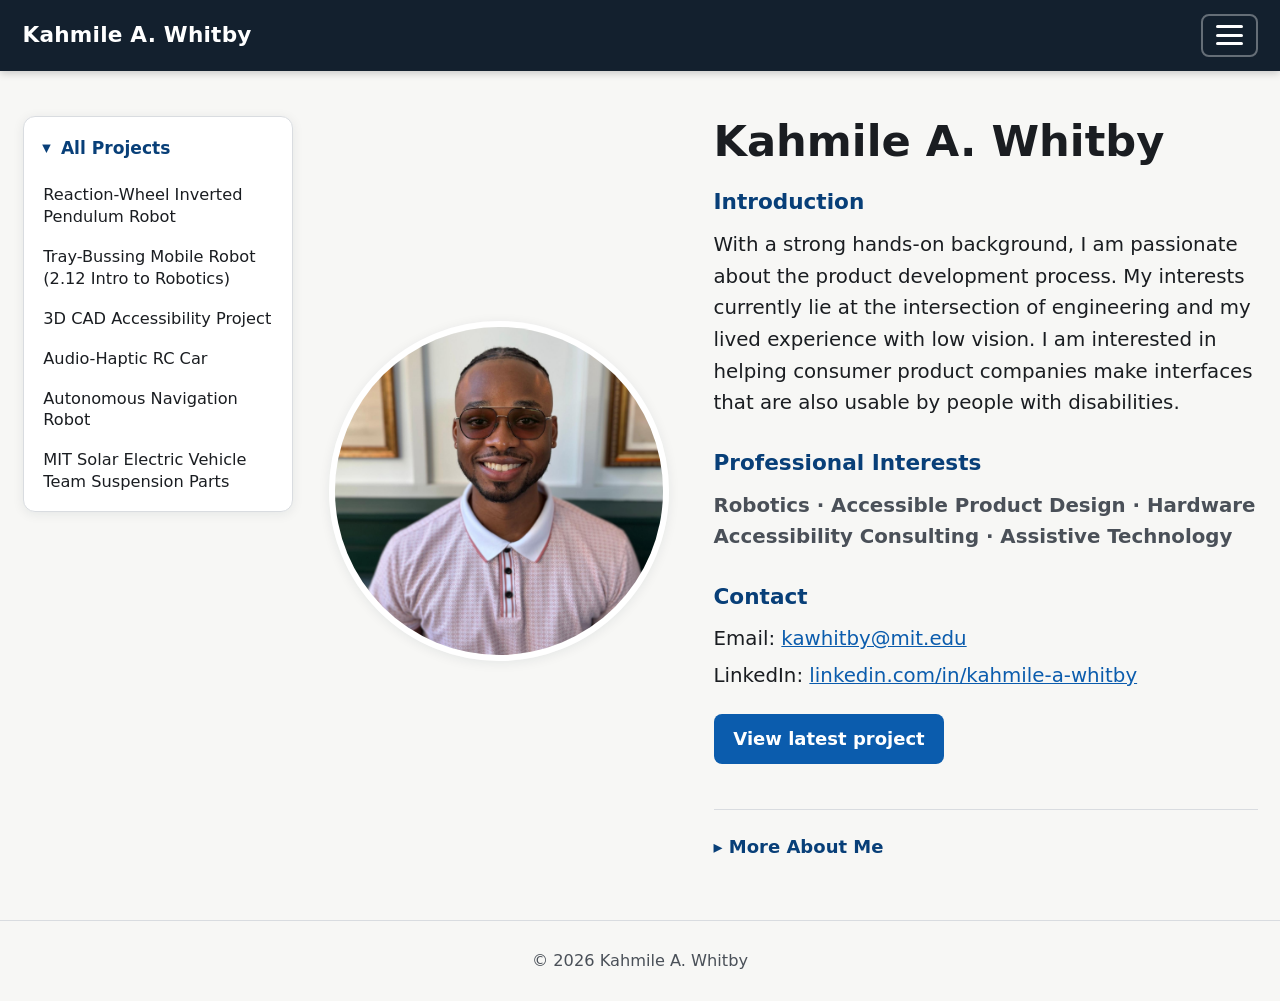
==== projects/3d-cad-accessibility-project/index.html @ febd7b4b "Make the site readable by search engines and AI tools - Prerendered HTML for the homepage and each p" ====
<!DOCTYPE html>
<html lang="en"><head>
<meta charset="UTF-8">
<base href="../../">
<meta name="viewport" content="width=device-width, initial-scale=1">
<title>3D CAD Accessibility Project | Kahmile A. Whitby</title>
<meta name="description" content="Co-led the design and development of a system that translates complex 3D CAD models into navigable 2D cross-sections on a tactile pin-array display, directly…">
<link rel="canonical" href="https://kahmile.github.io/portfolio/projects/3d-cad-accessibility-project/">
<meta property="og:type" content="article">
<meta property="og:site_name" content="Kahmile A. Whitby | Engineering Portfolio">
<meta property="og:title" content="3D CAD Accessibility Project | Kahmile A. Whitby">
<meta property="og:description" content="Co-led the design and development of a system that translates complex 3D CAD models into navigable 2D cross-sections on a tactile pin-array display, directly…">
<meta property="og:url" content="https://kahmile.github.io/portfolio/projects/3d-cad-accessibility-project/">
<meta property="og:image" content="https://kahmile.github.io/portfolio/assets/projects/3d-cad-accessibility-project/tactile-display-and-3d-mouse-1.jpg">
<meta name="twitter:card" content="summary_large_image">
<link rel="alternate" type="text/plain" href="llms.txt" title="Plain-text portfolio summary for AI tools">
<script type="application/ld+json" id="structured-data">{"@context":"https://schema.org","@type":"CreativeWork","name":"3D CAD Accessibility Project","url":"https://kahmile.github.io/portfolio/projects/3d-cad-accessibility-project/","description":"Co-led the design and development of a system that translates complex 3D CAD models into navigable 2D cross-sections on a tactile pin-array display, directly addressing the accessibility gap for Blind and Low Vision (BLV) users in engineering fields Championed user-centered design as the project's subject matter expert on BLV accessibility: designed intuitive 3D mouse controls for model manipulation, conducted user testing on the final system, and identified critical software bugs and limitations to guide future development Conducted extensive technical research on existing assistive technologies, including academic refreshable 3D displays from the MIT Media Lab and commercial 2D tactile graphics devices Authored a Python script to improve the slicing-parameter input process for users, and helped teammates debug the web application during system integration","temporalCoverage":"February-May  2025","image":["https://kahmile.github.io/portfolio/assets/projects/3d-cad-accessibility-project/tactile-display-and-3d-mouse-1.jpg","https://kahmile.github.io/portfolio/assets/projects/3d-cad-accessibility-project/tactile-display-and-3d-mouse-2.jpg"],"author":{"@type":"Person","name":"Kahmile A. Whitby","url":"https://kahmile.github.io/portfolio/"}}</script>
<link rel="stylesheet" href="styles.css?v=14cffc3d">
</head>
<body>
<a class="skip-link" href="#main">Skip to main content</a>
<header class="site-header">
<nav class="nav" aria-label="Main">
<a class="nav-home" href="./" id="home-link">Kahmile A. Whitby</a>
<div class="dropdown">
<button class="dropdown-toggle" id="projects-toggle" aria-expanded="false" aria-controls="projects-menu" aria-label="Menu">
<span class="hamburger" aria-hidden="true"><span></span><span></span><span></span></span>
</button>
<ul class="dropdown-menu" id="projects-menu" hidden=""><li><a href="./" data-route="about">About Me</a></li><li><a href="projects/reaction-wheel-inverted-pendulum-robot/" data-route="projects" aria-current="page">Projects</a></li></ul>
</div>
</nav>
</header>
<main id="main" tabindex="-1"><div class="page-layout"><nav class="sidebar" aria-label="All projects"><button class="sidebar-toggle" type="button" aria-controls="sidebar-list" aria-expanded="true" title="Hide project list"><span class="chevron" aria-hidden="true">▸</span><span class="sidebar-heading">All Projects</span></button><ul class="sidebar-list" id="sidebar-list"><li><a href="projects/reaction-wheel-inverted-pendulum-robot/">Reaction-Wheel Inverted Pendulum Robot</a></li><li><a href="projects/tray-bussing-mobile-robot/">Tray-Bussing Mobile Robot (2.12 Intro to Robotics)</a></li><li><a href="projects/3d-cad-accessibility-project/" aria-current="page">3D CAD Accessibility Project</a></li><li><a href="projects/audio-haptic-rc-car/">Audio-Haptic RC Car</a></li><li><a href="projects/autonomous-navigation-robot/">Autonomous Navigation Robot</a></li><li><a href="projects/mit-solar-electric-vehicle-team-suspension-parts/">MIT Solar Electric Vehicle Team Suspension Parts</a></li></ul></nav><div class="project-main"><section class="project"><div class="project-details"><h1 tabindex="-1">3D CAD Accessibility Project</h1><p class="eyebrow">February-May  2025</p><div class="card"><ul class="project-bullets"><li>Co-led the design and development of a system that translates complex 3D CAD models into navigable 2D cross-sections on a tactile pin-array display, directly addressing the accessibility gap for Blind and Low Vision (BLV) users in engineering fields</li><li>Championed user-centered design as the project's subject matter expert on BLV accessibility: designed intuitive 3D mouse controls for model manipulation, conducted user testing on the final system, and identified critical software bugs and limitations to guide future development</li><li>Conducted extensive technical research on existing assistive technologies, including academic refreshable 3D displays from the MIT Media Lab and commercial 2D tactile graphics devices</li><li>Authored a Python script to improve the slicing-parameter input process for users, and helped teammates debug the web application during system integration</li></ul></div></div><section class="slideshow" aria-roledescription="carousel" aria-label="3D CAD Accessibility Project gallery"><div class="slide-frame"><img src="assets/projects/3d-cad-accessibility-project/tactile-display-and-3d-mouse-1.jpg" alt="Black Graphiti tactile pin-array display angled on white background, raised pins forming a graphic"></div><div class="slide-controls"><button class="slide-btn" type="button" aria-label="Previous slide"><svg viewBox="0 0 24 24" width="28" height="28" aria-hidden="true" focusable="false" class="flip"><path d="M4 12h14M12 5l7 7-7 7" fill="none" stroke="currentColor" stroke-width="3.5" stroke-linecap="round" stroke-linejoin="round"></path></svg></button><div class="slide-info" aria-live="polite" aria-atomic="true"><p class="slide-caption" id="caption-3d-cad-accessibility-project">Tactile Pin-Array Display</p><p class="visually-hidden"><span class="visually-hidden">Black Graphiti tactile pin-array display angled on white background, raised pins forming a graphic</span></p><p class="slide-counter">1 / 2</p></div><button class="slide-btn" type="button" aria-label="Next slide"><svg viewBox="0 0 24 24" width="28" height="28" aria-hidden="true" focusable="false"><path d="M4 12h14M12 5l7 7-7 7" fill="none" stroke="currentColor" stroke-width="3.5" stroke-linecap="round" stroke-linejoin="round"></path></svg></button></div><p class="slide-hint">Use the arrow buttons or your keyboard's ← → keys to browse.</p><noscript><ol class="static-gallery"><li><figure><img src="assets/projects/3d-cad-accessibility-project/tactile-display-and-3d-mouse-1.jpg" alt="Black Graphiti tactile pin-array display angled on white background, raised pins forming a graphic" loading="lazy"><figcaption>Tactile Pin-Array Display: Black Graphiti tactile pin-array display angled on white background, raised pins forming a graphic</figcaption></figure></li><li><figure><img src="assets/projects/3d-cad-accessibility-project/tactile-display-and-3d-mouse-2.jpg" alt="Top-down view of black 3Dconnexion 3D mouse with blue-ringed knob on white background" loading="lazy"><figcaption>3D Mouse Controller: Top-down view of black 3Dconnexion 3D mouse with blue-ringed knob on white background</figcaption></figure></li></ol></noscript></section></section><nav class="pager" aria-label="Project navigation"><a class="pager-link prev" href="projects/tray-bussing-mobile-robot/"><span class="pager-label">← Previous project</span><span class="pager-title">Tray-Bussing Mobile Robot (2.12 Intro to Robotics)</span></a><a class="pager-link next" href="projects/audio-haptic-rc-car/"><span class="pager-label">Next project →</span><span class="pager-title">Audio-Haptic RC Car</span></a></nav></div></div></main>
<footer class="site-footer">
<p>© <span id="year">2026</span> Kahmile A. Whitby</p>
</footer>
<script src="projects.js?v=f42f6b71"></script>
<script src="app.js?v=382d5e5c"></script>
</body></html>
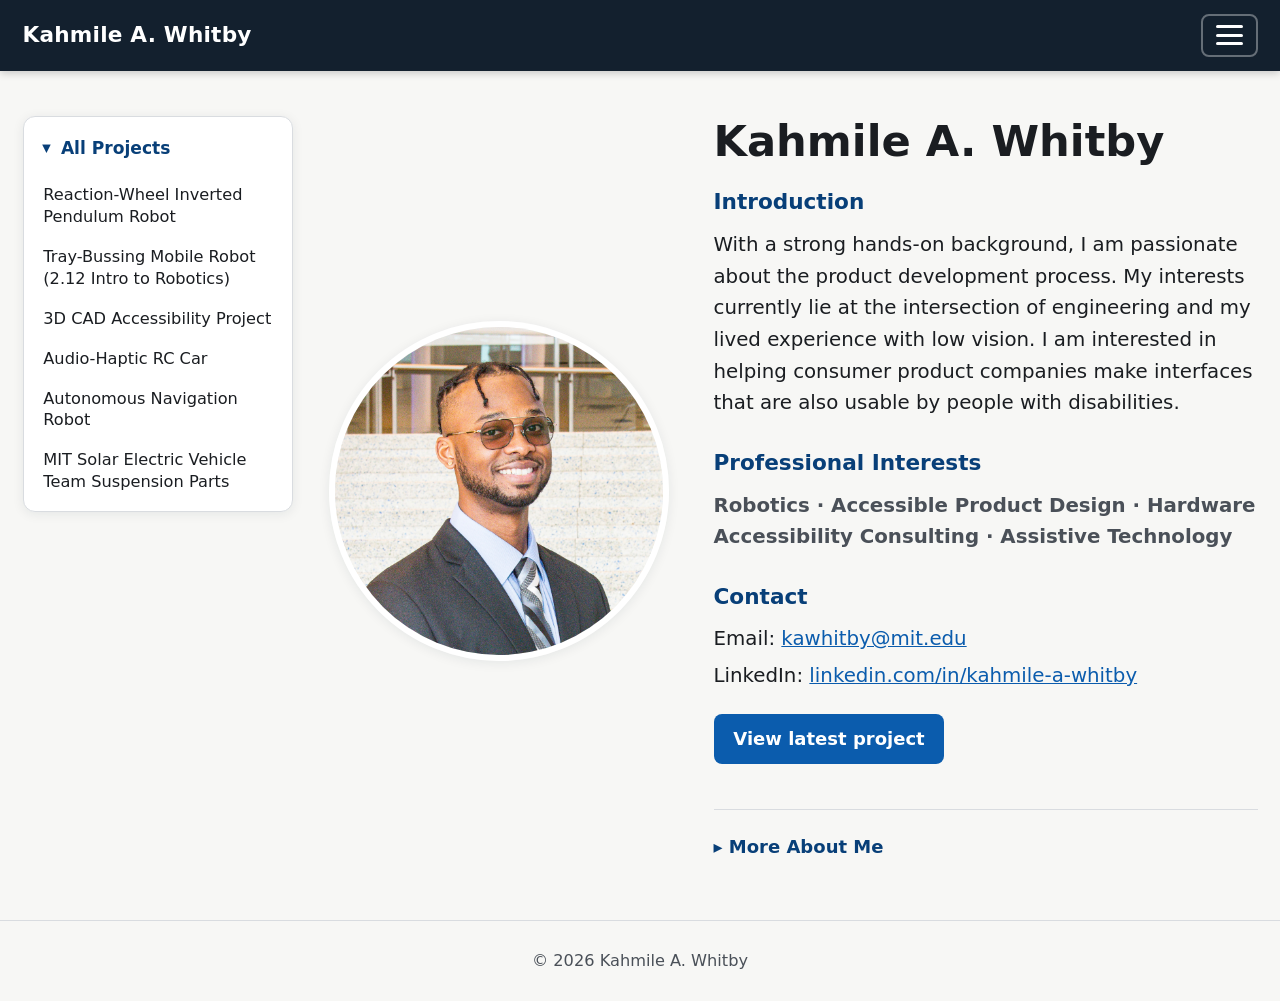
==== commit 48ec809f: "updated professional profile pic and alt text" ====
--- a/projects/3d-cad-accessibility-project/index.html
+++ b/projects/3d-cad-accessibility-project/index.html
@@ -14,8 +14,8 @@
 <meta property="og:image" content="https://kahmile.github.io/portfolio/assets/projects/3d-cad-accessibility-project/tactile-display-and-3d-mouse-1.jpg">
 <meta name="twitter:card" content="summary_large_image">
 <link rel="alternate" type="text/plain" href="llms.txt" title="Plain-text portfolio summary for AI tools">
-<script type="application/ld+json" id="structured-data">{"@context":"https://schema.org","@type":"CreativeWork","name":"3D CAD Accessibility Project","url":"https://kahmile.github.io/portfolio/projects/3d-cad-accessibility-project/","description":"Co-led the design and development of a system that translates complex 3D CAD models into navigable 2D cross-sections on a tactile pin-array display, directly addressing the accessibility gap for Blind and Low Vision (BLV) users in engineering fields Championed user-centered design as the project's subject matter expert on BLV accessibility: designed intuitive 3D mouse controls for model manipulation, conducted user testing on the final system, and identified critical software bugs and limitations to guide future development Conducted extensive technical research on existing assistive technologies, including academic refreshable 3D displays from the MIT Media Lab and commercial 2D tactile graphics devices Authored a Python script to improve the slicing-parameter input process for users, and helped teammates debug the web application during system integration","temporalCoverage":"February-May  2025","image":["https://kahmile.github.io/portfolio/assets/projects/3d-cad-accessibility-project/tactile-display-and-3d-mouse-1.jpg","https://kahmile.github.io/portfolio/assets/projects/3d-cad-accessibility-project/tactile-display-and-3d-mouse-2.jpg"],"author":{"@type":"Person","name":"Kahmile A. Whitby","url":"https://kahmile.github.io/portfolio/"}}</script>
-<link rel="stylesheet" href="styles.css?v=14cffc3d">
+<script type="application/ld+json" id="structured-data">{"@context":"https://schema.org","@type":"CreativeWork","name":"3D CAD Accessibility Project","url":"https://kahmile.github.io/portfolio/projects/3d-cad-accessibility-project/","description":"Co-led the design and development of a system that translates complex 3D CAD models into navigable 2D cross-sections on a tactile pin-array display, directly addressing the accessibility gap for Blind and Low Vision (BLV) users in engineering fields Championed user-centered design as the project's subject matter expert on BLV accessibility: designed intuitive 3D mouse controls for model manipulation, conducted user testing on the final system, and identified critical software bugs and limitations to guide future development Conducted extensive technical research on existing assistive technologies, including academic refreshable 3D displays from the MIT Media Lab and commercial 2D tactile graphics devices Authored a Python script to improve the slicing-parameter input process for users, and helped teammates debug the web application during system integration","temporalCoverage":"February-May  2025","image":["https://kahmile.github.io/portfolio/assets/projects/3d-cad-accessibility-project/tactile-display-and-3d-mouse-1.jpg","https://kahmile.github.io/portfolio/assets/projects/3d-cad-accessibility-project/3D%20CAD%20Viewer-%20Cycloidal%20Gear%20Rendering.png","https://kahmile.github.io/portfolio/assets/projects/3d-cad-accessibility-project/cropped_parameter_entry.png","https://kahmile.github.io/portfolio/assets/projects/3d-cad-accessibility-project/cropped_slices_generated.png","https://kahmile.github.io/portfolio/assets/projects/3d-cad-accessibility-project/slice_3_full%20screen_viewer.png","https://kahmile.github.io/portfolio/assets/projects/3d-cad-accessibility-project/slice_10_full%20screen_viewer.png","https://kahmile.github.io/portfolio/assets/projects/3d-cad-accessibility-project/tactile-display-and-3d-mouse-2.jpg"],"author":{"@type":"Person","name":"Kahmile A. Whitby","url":"https://kahmile.github.io/portfolio/"}}</script>
+<link rel="stylesheet" href="styles.css?v=64b2941c">
 </head>
 <body>
 <a class="skip-link" href="#main">Skip to main content</a>
@@ -30,10 +30,10 @@
 </div>
 </nav>
 </header>
-<main id="main" tabindex="-1"><div class="page-layout"><nav class="sidebar" aria-label="All projects"><button class="sidebar-toggle" type="button" aria-controls="sidebar-list" aria-expanded="true" title="Hide project list"><span class="chevron" aria-hidden="true">▸</span><span class="sidebar-heading">All Projects</span></button><ul class="sidebar-list" id="sidebar-list"><li><a href="projects/reaction-wheel-inverted-pendulum-robot/">Reaction-Wheel Inverted Pendulum Robot</a></li><li><a href="projects/tray-bussing-mobile-robot/">Tray-Bussing Mobile Robot (2.12 Intro to Robotics)</a></li><li><a href="projects/3d-cad-accessibility-project/" aria-current="page">3D CAD Accessibility Project</a></li><li><a href="projects/audio-haptic-rc-car/">Audio-Haptic RC Car</a></li><li><a href="projects/autonomous-navigation-robot/">Autonomous Navigation Robot</a></li><li><a href="projects/mit-solar-electric-vehicle-team-suspension-parts/">MIT Solar Electric Vehicle Team Suspension Parts</a></li></ul></nav><div class="project-main"><section class="project"><div class="project-details"><h1 tabindex="-1">3D CAD Accessibility Project</h1><p class="eyebrow">February-May  2025</p><div class="card"><ul class="project-bullets"><li>Co-led the design and development of a system that translates complex 3D CAD models into navigable 2D cross-sections on a tactile pin-array display, directly addressing the accessibility gap for Blind and Low Vision (BLV) users in engineering fields</li><li>Championed user-centered design as the project's subject matter expert on BLV accessibility: designed intuitive 3D mouse controls for model manipulation, conducted user testing on the final system, and identified critical software bugs and limitations to guide future development</li><li>Conducted extensive technical research on existing assistive technologies, including academic refreshable 3D displays from the MIT Media Lab and commercial 2D tactile graphics devices</li><li>Authored a Python script to improve the slicing-parameter input process for users, and helped teammates debug the web application during system integration</li></ul></div></div><section class="slideshow" aria-roledescription="carousel" aria-label="3D CAD Accessibility Project gallery"><div class="slide-frame"><img src="assets/projects/3d-cad-accessibility-project/tactile-display-and-3d-mouse-1.jpg" alt="Black Graphiti tactile pin-array display angled on white background, raised pins forming a graphic"></div><div class="slide-controls"><button class="slide-btn" type="button" aria-label="Previous slide"><svg viewBox="0 0 24 24" width="28" height="28" aria-hidden="true" focusable="false" class="flip"><path d="M4 12h14M12 5l7 7-7 7" fill="none" stroke="currentColor" stroke-width="3.5" stroke-linecap="round" stroke-linejoin="round"></path></svg></button><div class="slide-info" aria-live="polite" aria-atomic="true"><p class="slide-caption" id="caption-3d-cad-accessibility-project">Tactile Pin-Array Display</p><p class="visually-hidden"><span class="visually-hidden">Black Graphiti tactile pin-array display angled on white background, raised pins forming a graphic</span></p><p class="slide-counter">1 / 2</p></div><button class="slide-btn" type="button" aria-label="Next slide"><svg viewBox="0 0 24 24" width="28" height="28" aria-hidden="true" focusable="false"><path d="M4 12h14M12 5l7 7-7 7" fill="none" stroke="currentColor" stroke-width="3.5" stroke-linecap="round" stroke-linejoin="round"></path></svg></button></div><p class="slide-hint">Use the arrow buttons or your keyboard's ← → keys to browse.</p><noscript><ol class="static-gallery"><li><figure><img src="assets/projects/3d-cad-accessibility-project/tactile-display-and-3d-mouse-1.jpg" alt="Black Graphiti tactile pin-array display angled on white background, raised pins forming a graphic" loading="lazy"><figcaption>Tactile Pin-Array Display: Black Graphiti tactile pin-array display angled on white background, raised pins forming a graphic</figcaption></figure></li><li><figure><img src="assets/projects/3d-cad-accessibility-project/tactile-display-and-3d-mouse-2.jpg" alt="Top-down view of black 3Dconnexion 3D mouse with blue-ringed knob on white background" loading="lazy"><figcaption>3D Mouse Controller: Top-down view of black 3Dconnexion 3D mouse with blue-ringed knob on white background</figcaption></figure></li></ol></noscript></section></section><nav class="pager" aria-label="Project navigation"><a class="pager-link prev" href="projects/tray-bussing-mobile-robot/"><span class="pager-label">← Previous project</span><span class="pager-title">Tray-Bussing Mobile Robot (2.12 Intro to Robotics)</span></a><a class="pager-link next" href="projects/audio-haptic-rc-car/"><span class="pager-label">Next project →</span><span class="pager-title">Audio-Haptic RC Car</span></a></nav></div></div></main>
+<main id="main" tabindex="-1"><div class="page-layout"><nav class="sidebar" aria-label="All projects"><button class="sidebar-toggle" type="button" aria-controls="sidebar-list" aria-expanded="true" title="Hide project list"><span class="chevron" aria-hidden="true">▸</span><span class="sidebar-heading">All Projects</span></button><ul class="sidebar-list" id="sidebar-list"><li><a href="projects/reaction-wheel-inverted-pendulum-robot/">Reaction-Wheel Inverted Pendulum Robot</a></li><li><a href="projects/tray-bussing-mobile-robot/">Tray-Bussing Mobile Robot (2.12 Intro to Robotics)</a></li><li><a href="projects/3d-cad-accessibility-project/" aria-current="page">3D CAD Accessibility Project</a></li><li><a href="projects/audio-haptic-rc-car/">Audio-Haptic RC Car</a></li><li><a href="projects/autonomous-navigation-robot/">Autonomous Navigation Robot</a></li><li><a href="projects/mit-solar-electric-vehicle-team-suspension-parts/">MIT Solar Electric Vehicle Team Suspension Parts</a></li></ul></nav><div class="project-main"><section class="project"><div class="project-details"><h1 tabindex="-1">3D CAD Accessibility Project</h1><p class="eyebrow">February-May  2025</p><div class="card"><ul class="project-bullets"><li>Co-led the design and development of a system that translates complex 3D CAD models into navigable 2D cross-sections on a tactile pin-array display, directly addressing the accessibility gap for Blind and Low Vision (BLV) users in engineering fields</li><li>Championed user-centered design as the project's subject matter expert on BLV accessibility: designed intuitive 3D mouse controls for model manipulation, conducted user testing on the final system, and identified critical software bugs and limitations to guide future development</li><li>Conducted extensive technical research on existing assistive technologies, including academic refreshable 3D displays from the MIT Media Lab and commercial 2D tactile graphics devices</li><li>Authored a Python script to improve the slicing-parameter input process for users, and helped teammates debug the web application during system integration</li></ul></div></div><section class="slideshow" aria-roledescription="carousel" aria-label="3D CAD Accessibility Project gallery"><div class="slide-frame"><img src="assets/projects/3d-cad-accessibility-project/tactile-display-and-3d-mouse-1.jpg" alt="Black Graphiti tactile pin-array display angled on white background, raised pins forming a graphic"><button class="fullscreen-btn" type="button" aria-label="View full screen" title="Full screen"><svg viewBox="0 0 24 24" width="22" height="22" aria-hidden="true" focusable="false"><path d="M4 9V4h5M20 9V4h-5M4 15v5h5M20 15v5h-5" fill="none" stroke="currentColor" stroke-width="2.5" stroke-linecap="round" stroke-linejoin="round"></path></svg></button></div><div class="slide-controls"><button class="slide-btn" type="button" aria-label="Previous slide"><svg viewBox="0 0 24 24" width="28" height="28" aria-hidden="true" focusable="false" class="flip"><path d="M4 12h14M12 5l7 7-7 7" fill="none" stroke="currentColor" stroke-width="3.5" stroke-linecap="round" stroke-linejoin="round"></path></svg></button><div class="slide-info" aria-live="polite" aria-atomic="true"><p class="slide-caption" id="caption-3d-cad-accessibility-project">Tactile Pin-Array Display</p><p class="visually-hidden"><span class="visually-hidden">Black Graphiti tactile pin-array display angled on white background, raised pins forming a graphic</span></p><p class="slide-counter">1 / 7</p></div><button class="slide-btn" type="button" aria-label="Next slide"><svg viewBox="0 0 24 24" width="28" height="28" aria-hidden="true" focusable="false"><path d="M4 12h14M12 5l7 7-7 7" fill="none" stroke="currentColor" stroke-width="3.5" stroke-linecap="round" stroke-linejoin="round"></path></svg></button></div><p class="slide-hint">Use the arrow buttons or your keyboard's ← → keys to browse.</p><noscript><ol class="static-gallery"><li><figure><img src="assets/projects/3d-cad-accessibility-project/tactile-display-and-3d-mouse-1.jpg" alt="Black Graphiti tactile pin-array display angled on white background, raised pins forming a graphic" loading="lazy"><figcaption>Tactile Pin-Array Display: Black Graphiti tactile pin-array display angled on white background, raised pins forming a graphic</figcaption></figure></li><li><figure><img src="assets/projects/3d-cad-accessibility-project/3D%20CAD%20Viewer-%20Cycloidal%20Gear%20Rendering.png" alt="Isometric View of a Cycloidal Gear. Resembles a twizzler stick as three coarse threads swirl around the outside of a central shaft. Small through-hole in central shaft. A cross section along the length-wise axis would resemble a three-lobed fidget spinner." loading="lazy"><figcaption>3D CAD Viewer: Cycloidal Gear Rendering: Isometric View of a Cycloidal Gear. Resembles a twizzler stick as three coarse threads swirl around the outside of a central shaft. Small through-hole in central shaft. A cross section along the length-wise axis would resemble a three-lobed fidget spinner.</figcaption></figure></li><li><figure><img src="assets/projects/3d-cad-accessibility-project/cropped_parameter_entry.png" alt="Starting web app screen where user can input their desired parameters including the file name of the 3D model they want to slice, the direction vector that defines the cross section cutting plane, the number of slices, and the index of the slice they want to start on." loading="lazy"><figcaption>3D Model Slicer: Parameter Entry: Starting web app screen where user can input their desired parameters including the file name of the 3D model they want to slice, the direction vector that defines the cross section cutting plane, the number of slices, and the index of the slice they want to start on.</figcaption></figure></li><li><figure><img src="assets/projects/3d-cad-accessibility-project/cropped_slices_generated.png" alt="View of the web app after the generate slice button has been pressed. A preview of a cross section resembling a three lobed fidget spinner can be seen as well as a full screen button." loading="lazy"><figcaption>Generated Slice Preview: View of the web app after the generate slice button has been pressed. A preview of a cross section resembling a three lobed fidget spinner can be seen as well as a full screen button.</figcaption></figure></li><li><figure><img src="assets/projects/3d-cad-accessibility-project/slice_3_full%20screen_viewer.png" alt="Full screen view of slice 3. A white fidget spinner like region on a black background." loading="lazy"><figcaption>Cycloidal Gear Slice 3 of 10 (Full Screen): Full screen view of slice 3. A white fidget spinner like region on a black background.</figcaption></figure></li><li><figure><img src="assets/projects/3d-cad-accessibility-project/slice_10_full%20screen_viewer.png" alt="Full screen view of slice 10, a counterclockwise rotation of a few degrees of slice 3." loading="lazy"><figcaption>Cycloidal Gear Slice 10 of 10 (Full Screen): Full screen view of slice 10, a counterclockwise rotation of a few degrees of slice 3.</figcaption></figure></li><li><figure><img src="assets/projects/3d-cad-accessibility-project/tactile-display-and-3d-mouse-2.jpg" alt="Top-down view of black 3Dconnexion 3D mouse with blue-ringed knob on white background" loading="lazy"><figcaption>3D Mouse Controller: Top-down view of black 3Dconnexion 3D mouse with blue-ringed knob on white background</figcaption></figure></li></ol></noscript></section></section><nav class="pager" aria-label="Project navigation"><a class="pager-link prev" href="projects/tray-bussing-mobile-robot/"><span class="pager-label">← Previous project</span><span class="pager-title">Tray-Bussing Mobile Robot (2.12 Intro to Robotics)</span></a><a class="pager-link next" href="projects/audio-haptic-rc-car/"><span class="pager-label">Next project →</span><span class="pager-title">Audio-Haptic RC Car</span></a></nav></div></div></main>
 <footer class="site-footer">
 <p>© <span id="year">2026</span> Kahmile A. Whitby</p>
 </footer>
-<script src="projects.js?v=f42f6b71"></script>
-<script src="app.js?v=382d5e5c"></script>
+<script src="projects.js?v=8648bd0c"></script>
+<script src="app.js?v=ba92aa60"></script>
 </body></html>
